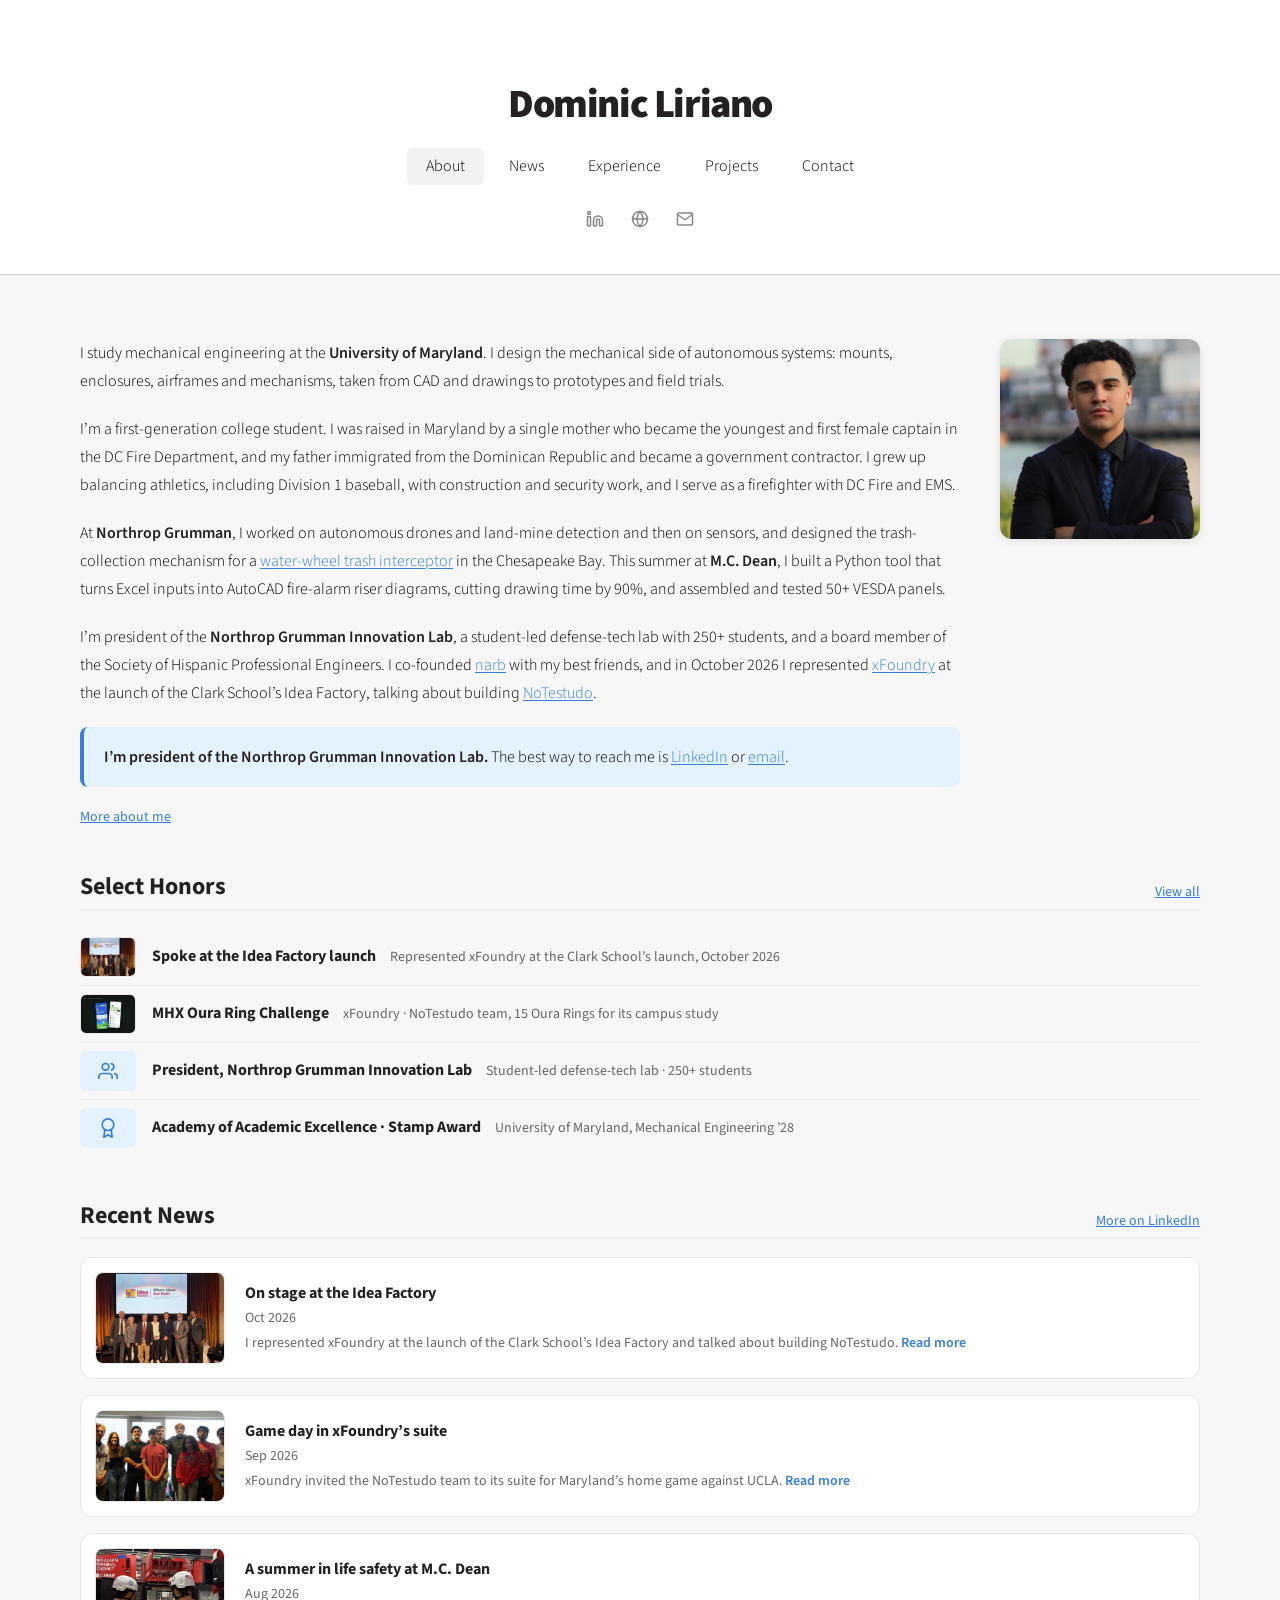
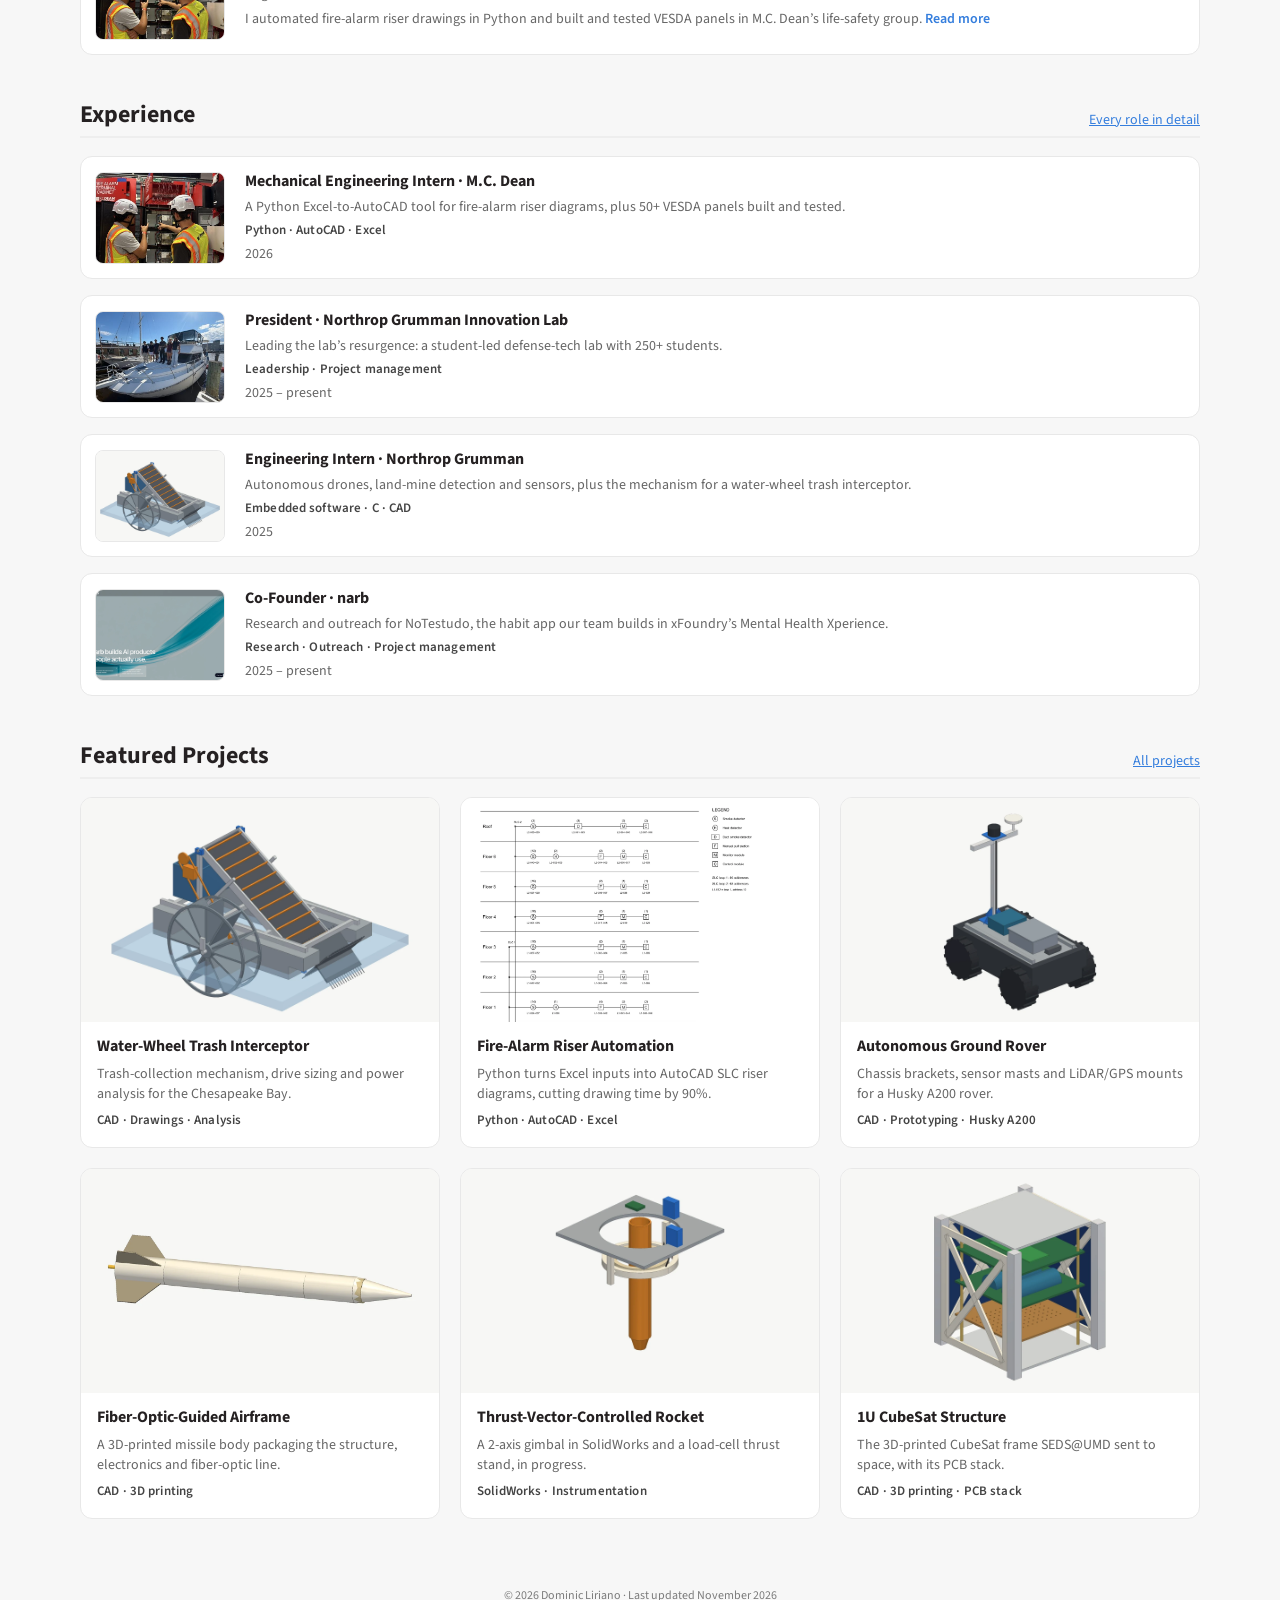
==== index.html @ 0a71bb70 "Portfolio site, static build Co-Authored-By: Claude Opus 5.5 <noreply@anthropic.com>" ====
<!doctype html>
<html lang="en">
<head>
<meta charset="utf-8">
<meta name="viewport" content="width=device-width, initial-scale=1">
<title>Dominic Liriano | Mechanical Engineering</title>
<meta name="description" content="Mechanical engineering student at the University of Maryland and president of the Northrop Grumman Innovation Lab. Mechanical design, CAD and prototyping for autonomous systems.">
<link rel="canonical" href="https://domliriano.com/">
<meta property="og:type" content="website">
<meta property="og:title" content="Dominic Liriano | Mechanical Engineering">
<meta property="og:description" content="Mechanical engineering student at the University of Maryland and president of the Northrop Grumman Innovation Lab. Mechanical design, CAD and prototyping for autonomous systems.">
<meta property="og:image" content="https://domliriano.com/assets/img/BtddB2E9yEvFjwOAXyOiUNFMzQ.jpg">
<meta name="twitter:card" content="summary_large_image">
<link rel="icon" type="image/png" href="/assets/img/V390Rvp2HJVg3EgdGfsqYy0A4Wg.png">
<link rel="apple-touch-icon" href="/assets/img/cU6joIDqqmPjLTo9Ta95GzvxQnQ.png">
<link rel="preconnect" href="https://fonts.googleapis.com">
<link rel="preconnect" href="https://fonts.gstatic.com" crossorigin>
<link href="https://fonts.googleapis.com/css2?family=Source+Sans+3:wght@300;400;500;600;700;900&display=swap" rel="stylesheet">
<link rel="stylesheet" href="/assets/site.css">
</head>
<body>
<a class="skip" href="#main">Skip to content</a>
<header class="site-header">
<a class="site-title" href="/">Dominic Liriano</a>
<nav class="primary-nav" aria-label="Primary"><a href="/" aria-current="page">About</a><a href="/#news">News</a><a href="/experience/">Experience</a><a href="/projects/">Projects</a><a href="/contact/">Contact</a></nav>
<div class="social"><a href="https://www.linkedin.com/in/dominic-liriano/" target="_blank" rel="noreferrer" aria-label="LinkedIn"><svg viewBox="0 0 24 24" fill="none" stroke="currentColor" stroke-width="2" stroke-linecap="round" stroke-linejoin="round" aria-hidden="true"><path d="M16 8a6 6 0 0 1 6 6v7h-4v-7a2 2 0 0 0-2-2 2 2 0 0 0-2 2v7h-4v-7a6 6 0 0 1 6-6z"/><rect x="2" y="9" width="4" height="12"/><circle cx="4" cy="4" r="2"/></svg></a><a href="https://narb.cc" target="_blank" rel="noreferrer" aria-label="narb.cc"><svg viewBox="0 0 24 24" fill="none" stroke="currentColor" stroke-width="2" stroke-linecap="round" stroke-linejoin="round" aria-hidden="true"><circle cx="12" cy="12" r="10"/><line x1="2" y1="12" x2="22" y2="12"/><path d="M12 2a15.3 15.3 0 0 1 4 10 15.3 15.3 0 0 1-4 10 15.3 15.3 0 0 1-4-10 15.3 15.3 0 0 1 4-10z"/></svg></a><a href="/contact/" aria-label="Contact"><svg viewBox="0 0 24 24" fill="none" stroke="currentColor" stroke-width="2" stroke-linecap="round" stroke-linejoin="round" aria-hidden="true"><path d="M4 4h16c1.1 0 2 .9 2 2v12c0 1.1-.9 2-2 2H4c-1.1 0-2-.9-2-2V6c0-1.1.9-2 2-2z"/><polyline points="22,6 12,13 2,6"/></svg></a></div>
</header>
<main class="main" id="main"><div class="content">
<section class="intro"><div class="intro-text"><div class="bio"><p>I study mechanical engineering at the <b>University of Maryland</b>. I design the mechanical side of autonomous systems: mounts, enclosures, airframes and mechanisms, taken from CAD and drawings to prototypes and field trials.</p><p>I’m a first-generation college student. I was raised in Maryland by a single mother who became the youngest and first female captain in the DC Fire Department, and my father immigrated from the Dominican Republic and became a government contractor. I grew up balancing athletics, including Division 1 baseball, with construction and security work, and I serve as a firefighter with DC Fire and EMS.</p><p>At <b>Northrop Grumman</b>, I worked on autonomous drones and land-mine detection and then on sensors, and designed the trash-collection mechanism for a <a href="/project/water-wheel-interceptor/">water-wheel trash interceptor</a> in the Chesapeake Bay. This summer at <b>M.C. Dean</b>, I built a Python tool that turns Excel inputs into AutoCAD fire-alarm riser diagrams, cutting drawing time by 90%, and assembled and tested 50+ VESDA panels.</p><p>I’m president of the <b>Northrop Grumman Innovation Lab</b>, a student-led defense-tech lab with 250+ students, and a board member of the Society of Hispanic Professional Engineers. I co-founded <a href="https://narb.cc" target="_blank" rel="noreferrer">narb</a> with my best friends, and in October 2026 I represented <a href="https://www.xfoundry.org/" target="_blank" rel="noreferrer">xFoundry</a> at the launch of the Clark School’s Idea Factory, talking about building <a href="https://notestudo.com" target="_blank" rel="noreferrer">NoTestudo</a>.</p></div><div class="callout"><p><b>I’m president of the Northrop Grumman Innovation Lab.</b> The best way to reach me is <a href="https://www.linkedin.com/in/dominic-liriano/" target="_blank" rel="noreferrer">LinkedIn</a> or <a href="mailto:dominicliriano91@gmail.com">email</a>.</p></div><a class="meta-link" href="/experience/">More about me</a></div><img class="headshot" src="/assets/img/dMpVY5HERLr9X4T6ZSUFdydHLnY.jpg" alt="Dominic Liriano"></section>
<section class="block" id="honors"><div class="block-head"><h2>Select Honors</h2><a href="/experience/">View all</a></div><div class="honors"><div class="honor"><span class="honor-thumb"><img src="/assets/img/QHNHxDM0W6Av8xiIURH2ulMfigI.jpg" alt="Speakers on stage at the University of Maryland Idea Factory launch, where Dominic represented xFoundry" loading="lazy"></span><div class="honor-text"><h3>Spoke at the Idea Factory launch</h3><span>Represented xFoundry at the Clark School’s launch, October 2026</span></div></div><div class="honor"><span class="honor-thumb"><img src="/assets/img/ttCh3HLVhZerACYVwu6bBADvvM.webp" alt="NoTestudo app screens" loading="lazy"></span><div class="honor-text"><h3>MHX Oura Ring Challenge</h3><span>xFoundry · NoTestudo team, 15 Oura Rings for its campus study</span></div></div><div class="honor"><span class="honor-thumb icon"><svg viewBox="0 0 24 24" fill="none" stroke="currentColor" stroke-width="2" stroke-linecap="round" stroke-linejoin="round" aria-hidden="true"><path d="M17 21v-2a4 4 0 0 0-4-4H5a4 4 0 0 0-4 4v2"/><circle cx="9" cy="7" r="4"/><path d="M23 21v-2a4 4 0 0 0-3-3.87"/><path d="M16 3.13a4 4 0 0 1 0 7.75"/></svg></span><div class="honor-text"><h3>President, Northrop Grumman Innovation Lab</h3><span>Student-led defense-tech lab · 250+ students</span></div></div><div class="honor"><span class="honor-thumb icon"><svg viewBox="0 0 24 24" fill="none" stroke="currentColor" stroke-width="2" stroke-linecap="round" stroke-linejoin="round" aria-hidden="true"><circle cx="12" cy="8" r="7"/><polyline points="8.21 13.89 7 23 12 20 17 23 15.79 13.88"/></svg></span><div class="honor-text"><h3>Academy of Academic Excellence · Stamp Award</h3><span>University of Maryland, Mechanical Engineering ’28</span></div></div></div></section>
<section class="block" id="news"><div class="block-head"><h2>Recent News</h2><a href="https://www.linkedin.com/in/dominic-liriano/" target="_blank" rel="noreferrer">More on LinkedIn</a></div><div class="cards"><a class="card" href="https://notestudo.com/magazine/dom-speaks-at-idea-factory-launch" target="_blank" rel="noreferrer"><img class="thumb" src="/assets/img/QHNHxDM0W6Av8xiIURH2ulMfigI.jpg" alt="Speakers on stage at the University of Maryland Idea Factory launch, where Dominic represented xFoundry" loading="lazy"><div class="info"><h3>On stage at the Idea Factory</h3><p class="meta">Oct 2026</p><p class="meta">I represented xFoundry at the launch of the Clark School’s Idea Factory and talked about building NoTestudo. <span class="read">Read more</span></p></div></a><a class="card" href="https://www.linkedin.com/posts/marchonward_game-day-in-xfoundrys-suite-on-september-activity-7518657537769054208-PZJ5" target="_blank" rel="noreferrer"><img class="thumb" src="/assets/img/y4QLaqO8iSDNO1vqQjmMmLMM9hk.jpg" alt="The NoTestudo team and guests in xFoundry’s suite at the Maryland–UCLA game" loading="lazy"><div class="info"><h3>Game day in xFoundry’s suite</h3><p class="meta">Sep 2026</p><p class="meta">xFoundry invited the NoTestudo team to its suite for Maryland’s home game against UCLA. <span class="read">Read more</span></p></div></a><a class="card" href="/project/riser-automation/"><img class="thumb" src="/assets/img/HDTd469ZODrXd82QoxrTHCPUEk.jpg" alt="Two technicians in hard hats and safety vests working at a fire alarm terminal cabinet labeled M.C. Dean" loading="lazy"><div class="info"><h3>A summer in life safety at M.C. Dean</h3><p class="meta">Aug 2026</p><p class="meta">I automated fire-alarm riser drawings in Python and built and tested VESDA panels in M.C. Dean’s life-safety group. <span class="read">Read more</span></p></div></a></div></section>
<section class="block" id="experience"><div class="block-head"><h2>Experience</h2><a href="/experience/">Every role in detail</a></div><div class="cards"><a class="card" href="/project/riser-automation/"><img class="thumb" src="/assets/img/HDTd469ZODrXd82QoxrTHCPUEk.jpg" alt="Two technicians in hard hats and safety vests working at a fire alarm terminal cabinet labeled M.C. Dean" loading="lazy"><div class="info"><h3>Mechanical Engineering Intern · M.C. Dean</h3><p class="meta">A Python Excel-to-AutoCAD tool for fire-alarm riser diagrams, plus 50+ VESDA panels built and tested.</p><p class="tech">Python · AutoCAD · Excel</p><p class="meta">2026</p></div></a><a class="card" href="/experience/"><img class="thumb" src="/assets/img/mxTotJXC7Mvpfm4sODXWlfgt2A.jpg" alt="UMD interns standing on the bow of the Northrop Grumman research boat at its marina berth" loading="lazy"><div class="info"><h3>President · Northrop Grumman Innovation Lab</h3><p class="meta">Leading the lab’s resurgence: a student-led defense-tech lab with 250+ students.</p><p class="tech">Leadership · Project management</p><p class="meta">2025 – present</p></div></a><a class="card" href="/project/water-wheel-interceptor/"><img class="thumb" src="/assets/img/SVKPYyq8FIzw9QkiWLSyqueEdTA.webp" alt="Reference model built from the project description, not the original CAD." loading="lazy"><div class="info"><h3>Engineering Intern · Northrop Grumman</h3><p class="meta">Autonomous drones, land-mine detection and sensors, plus the mechanism for a water-wheel trash interceptor.</p><p class="tech">Embedded software · C · CAD</p><p class="meta">2025</p></div></a><a class="card" href="https://narb.cc" target="_blank" rel="noreferrer"><img class="thumb" src="/assets/img/9TSxyMypNgboE9qIx7KSpn9nwvk.webp" alt="narb.cc home page" loading="lazy"><div class="info"><h3>Co-Founder · narb</h3><p class="meta">Research and outreach for NoTestudo, the habit app our team builds in xFoundry’s Mental Health Xperience.</p><p class="tech">Research · Outreach · Project management</p><p class="meta">2025 – present</p></div></a></div></section>
<section class="block" id="projects"><div class="block-head"><h2>Featured Projects</h2><a href="/projects/">All projects</a></div><div class="grid3"><a class="pcard" href="/project/water-wheel-interceptor/"><img class="pimg" src="/assets/img/SVKPYyq8FIzw9QkiWLSyqueEdTA.webp" alt="Reference model built from the project description, not the original CAD." loading="lazy"><div class="pinfo"><h3>Water-Wheel Trash Interceptor</h3><p class="meta">Trash-collection mechanism, drive sizing and power analysis for the Chesapeake Bay.</p><p class="tech">CAD · Drawings · Analysis</p></div></a><a class="pcard" href="/project/riser-automation/"><img class="pimg" src="/assets/img/KRqQoLMgCaPEogXS6nFDCN2HaI.webp" alt="Upper floors of the generated riser diagram" loading="lazy"><div class="pinfo"><h3>Fire-Alarm Riser Automation</h3><p class="meta">Python turns Excel inputs into AutoCAD SLC riser diagrams, cutting drawing time by 90%.</p><p class="tech">Python · AutoCAD · Excel</p></div></a><a class="pcard" href="/project/husky-rover/"><img class="pimg" src="/assets/img/zjss9DwcYqjCMnI5mzWQLl3is.webp" alt="Reference model built from the project description, not the original CAD." loading="lazy"><div class="pinfo"><h3>Autonomous Ground Rover</h3><p class="meta">Chassis brackets, sensor masts and LiDAR/GPS mounts for a Husky A200 rover.</p><p class="tech">CAD · Prototyping · Husky A200</p></div></a><a class="pcard" href="/project/flak-airframe/"><img class="pimg" src="/assets/img/F7gF9yiNXEV5kl11qCADXQwcw2I.webp" alt="Reference model built from the project description, not the original CAD." loading="lazy"><div class="pinfo"><h3>Fiber-Optic-Guided Airframe</h3><p class="meta">A 3D-printed missile body packaging the structure, electronics and fiber-optic line.</p><p class="tech">CAD · 3D printing</p></div></a><a class="pcard" href="/project/tvc-rocket/"><img class="pimg" src="/assets/img/RfoWAggE0KvzpxWyEUSGQjc7RA.webp" alt="Reference model built from the project description, not the original CAD." loading="lazy"><div class="pinfo"><h3>Thrust-Vector-Controlled Rocket</h3><p class="meta">A 2-axis gimbal in SolidWorks and a load-cell thrust stand, in progress.</p><p class="tech">SolidWorks · Instrumentation</p></div></a><a class="pcard" href="/project/cubesat/"><img class="pimg" src="/assets/img/V2UGjF1hBQ0i0y5QyrXt35I6rQ.webp" alt="Reference model built from the project description, not the original CAD." loading="lazy"><div class="pinfo"><h3>1U CubeSat Structure</h3><p class="meta">The 3D-printed CubeSat frame SEDS@UMD sent to space, with its PCB stack.</p><p class="tech">CAD · 3D printing · PCB stack</p></div></a></div></section>
</div></main>
<footer class="site-footer"><p>© 2026 Dominic Liriano · Last updated November 2026</p></footer>
<script src="/assets/site.js" defer></script>
</body>
</html>
---- assets/site.css ----
/* Academic portfolio layout, matched to the Framer design (Source Sans 3, light gray page, white header). */
:root{
  --page:#f7f7f7; --surface:#ffffff; --heading:#252122; --text:#000000; --muted:#666666; --subtle:#888888;
  --accent:#357edd; --tint:#e4f2ff; --card-border:#e8e8e8; --divider:#eeeeee; --header-border:#cccccc;
  --sans:"Source Sans 3",system-ui,-apple-system,"Segoe UI",Arial,sans-serif;
}
*{box-sizing:border-box}
html{-webkit-text-size-adjust:100%}
body{margin:0;background:var(--page);color:var(--text);font:300 16px/1.75 var(--sans);font-feature-settings:"cv03","cv04","cv09","cv11"}
img{max-width:100%;display:block}
a{color:inherit}
.skip{position:absolute;left:-999px;top:0;background:#fff;padding:8px 12px;z-index:10}.skip:focus{left:8px}

/* header */
.site-header{background:var(--surface);border-bottom:1px solid var(--header-border);display:flex;flex-direction:column;align-items:center;gap:18px;padding:80px 20px 40px}
.site-title{font:900 40px/1.25 var(--sans);letter-spacing:-.035em;color:var(--heading);text-decoration:none;text-align:center}
.primary-nav{display:flex;flex-wrap:wrap;justify-content:center;gap:6px}
.primary-nav a{display:inline-flex;align-items:center;padding:9px 19px;border-radius:5px;font:300 16px/1.2 var(--sans);color:var(--text);text-decoration:none;transition:background .2s}
.primary-nav a:hover,.primary-nav a[aria-current=page]{background:#f2f2f2}
.social{display:flex;gap:14px}
.social a{width:31px;height:31px;display:inline-flex;align-items:center;justify-content:center;border-radius:4px;color:var(--subtle);transition:transform .2s,color .2s}
.social a:hover{transform:translateY(-1px);color:var(--heading)}
.social svg{width:18px;height:18px}

/* main column */
.main{padding:64px 30px 48px;display:flex;justify-content:center}
.content{width:1120px;max-width:100%;display:flex;flex-direction:column;gap:44px}
.site-footer{padding:8px 20px 40px;text-align:center;font:400 12px/1.5 var(--sans);color:rgba(0,0,0,.5)}

/* text styles */
.bio p,.body p{margin:0 0 20px}.bio p:last-child,.body p:last-child{margin-bottom:0}
.bio b,.body b{font-weight:600;color:var(--heading)}
.bio a,.body a,.callout a,.lead a{color:var(--accent);text-decoration:underline;text-underline-offset:2px}
.meta-link{font:400 14px/1.45 var(--sans);color:var(--accent)}

/* intro */
.intro{display:flex;gap:40px;align-items:flex-start}
.intro-text{flex:1;min-width:0;display:flex;flex-direction:column;gap:20px;align-items:flex-start}
.headshot{width:200px;height:200px;border-radius:12px;object-fit:cover;box-shadow:0 2px 8px rgba(0,0,0,.1);flex:none}
.callout{width:100%;background:var(--tint);border-left:4px solid var(--accent);border-radius:8px;padding:16px 20px}
.callout p{margin:0}.callout b{font-weight:600;color:var(--heading)}

/* section blocks */
.block{display:flex;flex-direction:column;gap:18px;width:100%}
.block-head{display:flex;justify-content:space-between;align-items:flex-end;gap:12px;border-bottom:2px solid var(--divider);padding-bottom:6px}
.block-head h2,.block-head h1{margin:0;font:700 24px/1.3 var(--sans);color:var(--heading)}
.block-head a{font:400 14px/1.45 var(--sans);color:var(--accent)}
.lead{margin:0;font:300 16px/1.75 var(--sans)}

/* honors */
.honors{display:flex;flex-direction:column}
.honor{display:flex;align-items:center;gap:16px;padding:8px 0;border-bottom:1px solid var(--divider)}
.honor:last-child{border-bottom:0}
.honor-thumb{flex:none;width:56px;height:40px;border-radius:6px;overflow:hidden;border:1px solid var(--card-border);background:var(--tint);display:flex;align-items:center;justify-content:center;color:var(--accent)}
.honor-thumb img{width:100%;height:100%;object-fit:cover}.honor-thumb.icon{border:0}.honor-thumb svg{width:20px;height:20px}
.honor-text{display:flex;flex-wrap:wrap;align-items:center;column-gap:14px}
.honor-text h3{margin:0;font:700 16px/1.35 var(--sans);color:var(--heading)}
.honor-text span{font:400 14px/1.45 var(--sans);color:var(--muted)}

/* row cards (news, experience) */
.cards{display:flex;flex-direction:column;gap:16px}
.card{display:flex;align-items:center;gap:20px;padding:14px;background:var(--surface);border:1px solid var(--card-border);border-radius:12px;text-decoration:none;color:inherit;transition:transform .25s cubic-bezier(.44,0,.56,1),box-shadow .25s cubic-bezier(.44,0,.56,1)}
.card:hover{transform:translateY(-2px);box-shadow:0 4px 20px rgba(0,0,0,.15)}
.card .thumb{width:130px;height:92px;flex:none;border-radius:8px;border:1px solid var(--card-border);object-fit:cover;background:#fafafa}
.card .info{flex:1;min-width:0;display:flex;flex-direction:column;gap:4px}
.card h3{margin:0;font:700 16px/1.35 var(--sans);color:var(--heading)}
.card .meta,.pcard .meta{margin:0;font:400 14px/1.45 var(--sans);color:var(--muted)}
.card .read{color:var(--accent);font-weight:600}
.tech{margin:0;font:600 13px/1.45 var(--sans);letter-spacing:.01em;color:#444}

/* featured project grid */
.grid3{display:grid;grid-template-columns:repeat(3,minmax(0,1fr));gap:20px}
.pcard{display:flex;flex-direction:column;background:var(--surface);border:1px solid var(--card-border);border-radius:12px;overflow:hidden;text-decoration:none;color:inherit;transition:transform .25s cubic-bezier(.44,0,.56,1),box-shadow .25s cubic-bezier(.44,0,.56,1)}
.pcard:hover{transform:translateY(-2px);box-shadow:0 4px 20px rgba(0,0,0,.15)}
.pcard .pimg{width:100%;height:224px;object-fit:cover;background:#f2f2f2}
.pcard .pinfo{display:flex;flex-direction:column;gap:6px;padding:14px 16px 18px}
.pcard h3{margin:0;font:700 16px/1.35 var(--sans);color:var(--heading)}

/* projects page */
.filters{display:flex;flex-wrap:wrap;gap:12px 16px;align-items:flex-end}
.filters label{display:flex;flex-direction:column;gap:6px;font:400 12px/1.2 var(--sans);color:#1f1f1f}
.filters select,.filters input{min-height:40px;border:1px solid rgba(136,136,136,.25);border-radius:4px;background:#fff;padding:8px 10px;font:400 14px/1.2 var(--sans);color:#1f1f1f;min-width:180px}
.filters .search{flex:1;min-width:220px}.filters .search input{width:100%}
.hlist{display:flex;flex-direction:column;gap:20px}
.hcard{background:var(--surface);border:1px solid var(--card-border);border-radius:12px;overflow:hidden}
.hhead{display:flex;justify-content:space-between;gap:12px;padding:6px 10px;background:#fafafa;border-bottom:1px solid #1f1f1f;font:400 12px/1.5 var(--sans);letter-spacing:-.04em;color:rgba(31,31,31,.6)}
.hbody{display:flex;min-height:224px;border-bottom:1px solid #1f1f1f}
.himg{width:40.4%;flex:none;display:block;background:#f2f2f2}
.himg img{width:100%;height:100%;object-fit:cover}
.hinfo{flex:1;min-width:0;display:flex;flex-direction:column;justify-content:space-between;gap:20px;padding:18px}
.hinfo a{text-decoration:none;color:inherit}
.hinfo h3{margin:0 0 8px;font:400 18px/1.3 var(--sans);letter-spacing:-.02em;color:#1f1f1f}
.hinfo p{margin:0;font:400 14px/1.5 var(--sans);color:rgba(31,31,31,.7)}
.btn{display:inline-flex;align-items:center;gap:8px;min-height:44px;padding:6px 14px;background:#357edd;color:#fff;text-decoration:none;font:400 14px/1.2 var(--sans);align-self:flex-start}
.btn:hover{background:#2b6fd0}
.hfoot{display:flex;flex-wrap:wrap;align-items:stretch}
.hfoot .tlabel{padding:6px 18px;background:#fafafa;border-right:1px solid #444;font:400 12px/1.4 ui-monospace,Menlo,monospace;color:rgba(31,31,31,.8)}
.hfoot .tag{display:inline-flex;align-items:center;gap:8px;padding:6px 18px;border-right:1px solid #444;font:400 12px/1.4 ui-monospace,Menlo,monospace;color:rgba(31,31,31,.8)}
.hfoot .tag::before{content:"";width:6px;height:6px;border-radius:50%;background:#357edd}
.empty{display:none;padding:24px;text-align:center;color:var(--muted)}

/* project page */
.back{font:400 14px/1.45 var(--sans);color:var(--accent)}
.pdetail{display:flex;flex-direction:column;gap:6px;padding:0 24px}
.pdetail h1{margin:0;font:700 32px/1.25 var(--sans);letter-spacing:-.01em;color:var(--heading)}
.pdetail .summary p{margin:0;font:300 16px/1.75 var(--sans)}
.section-frame{width:100%;scroll-margin-top:24px}

/* contact and 404 */
.notfound{text-align:center;padding:40px 0}

@media (max-width:1199.98px){.content{width:100%}}
@media (max-width:809.98px){
  .site-header{padding:44px 8px 26px;gap:12px}
  .site-title{font-size:30px}
  .primary-nav{gap:0}.primary-nav a{padding:8px 10px;font-size:14px}
  .main{padding:30px 20px}
  .intro{flex-direction:column;align-items:center;gap:24px}
  .intro-text{width:100%}
  .headshot{width:170px;height:170px}
  .card{align-items:flex-start;gap:14px;padding:12px}
  .card .thumb{width:96px;height:68px}
  .grid3{grid-template-columns:1fr;gap:16px}
  .hbody{flex-direction:column}
  .himg{width:100%;aspect-ratio:16/10}
  .pdetail{padding:0}
  .pdetail h1{font-size:26px}
}
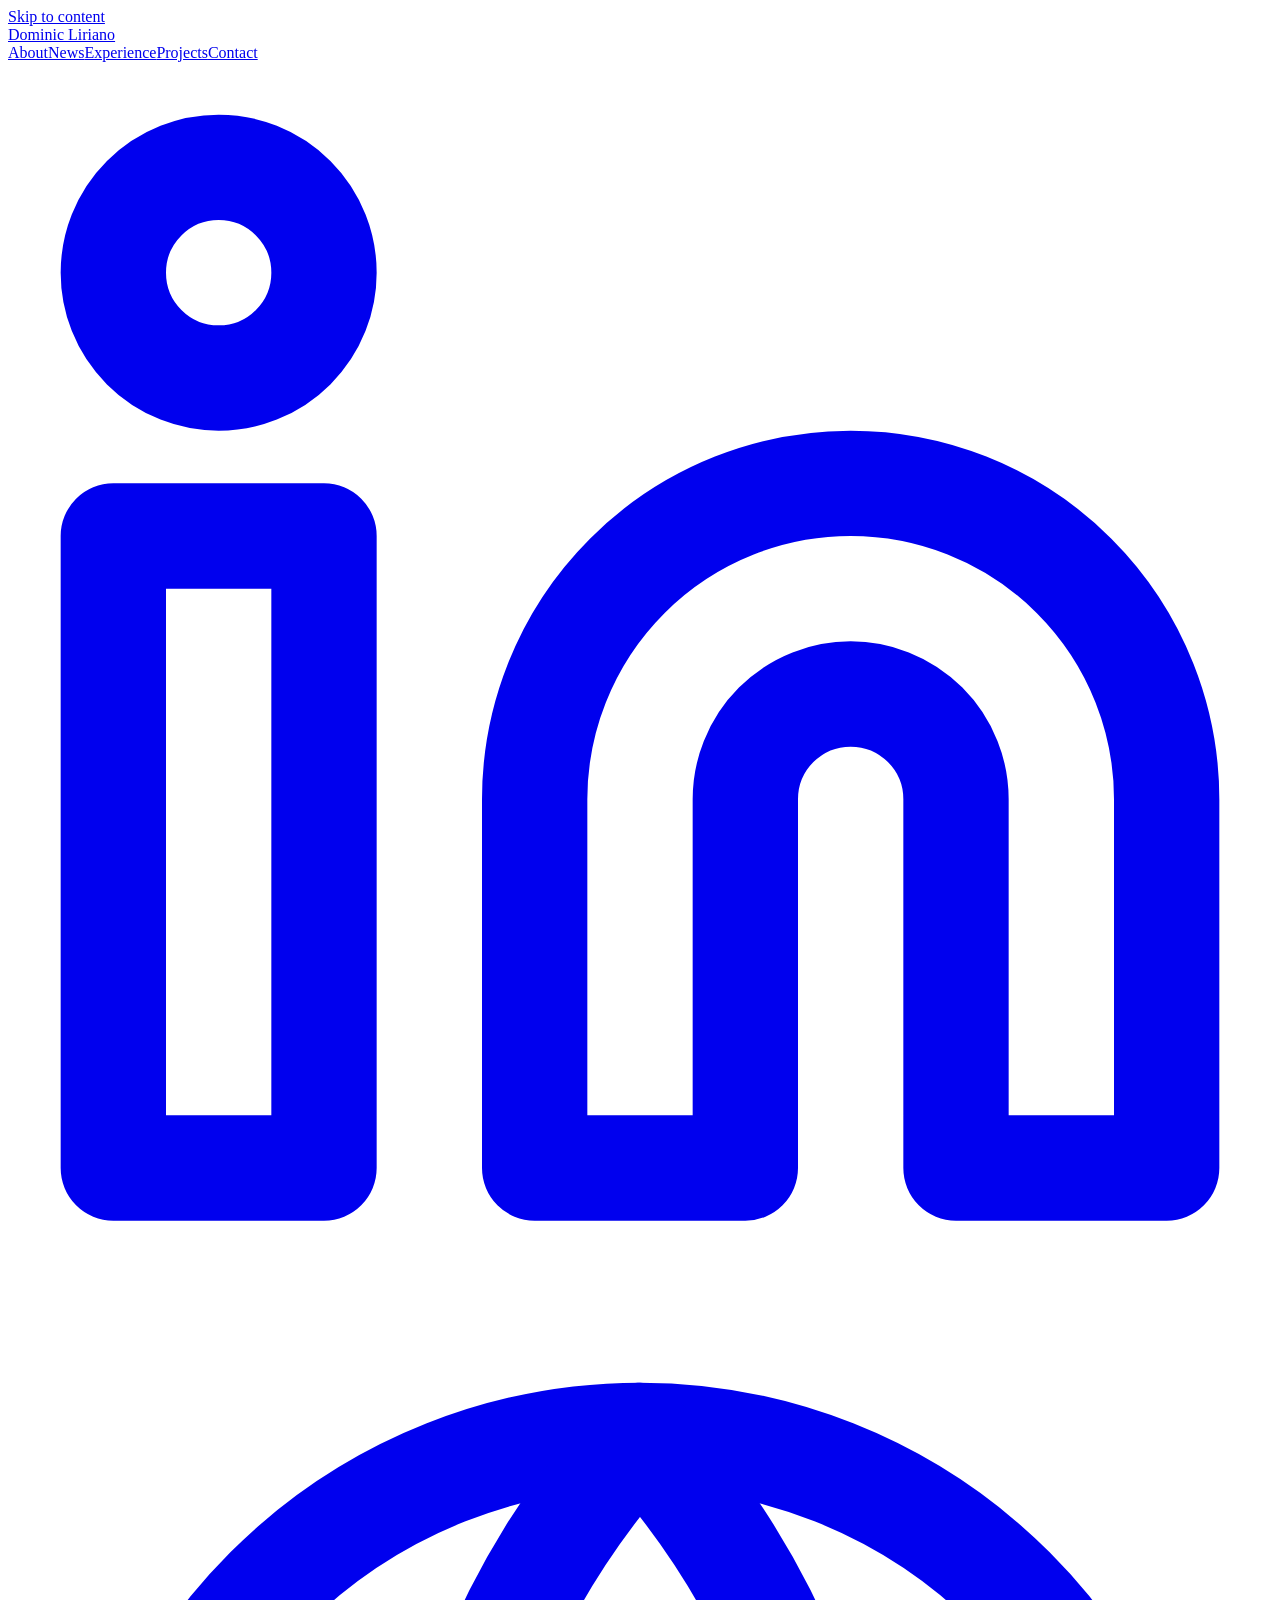
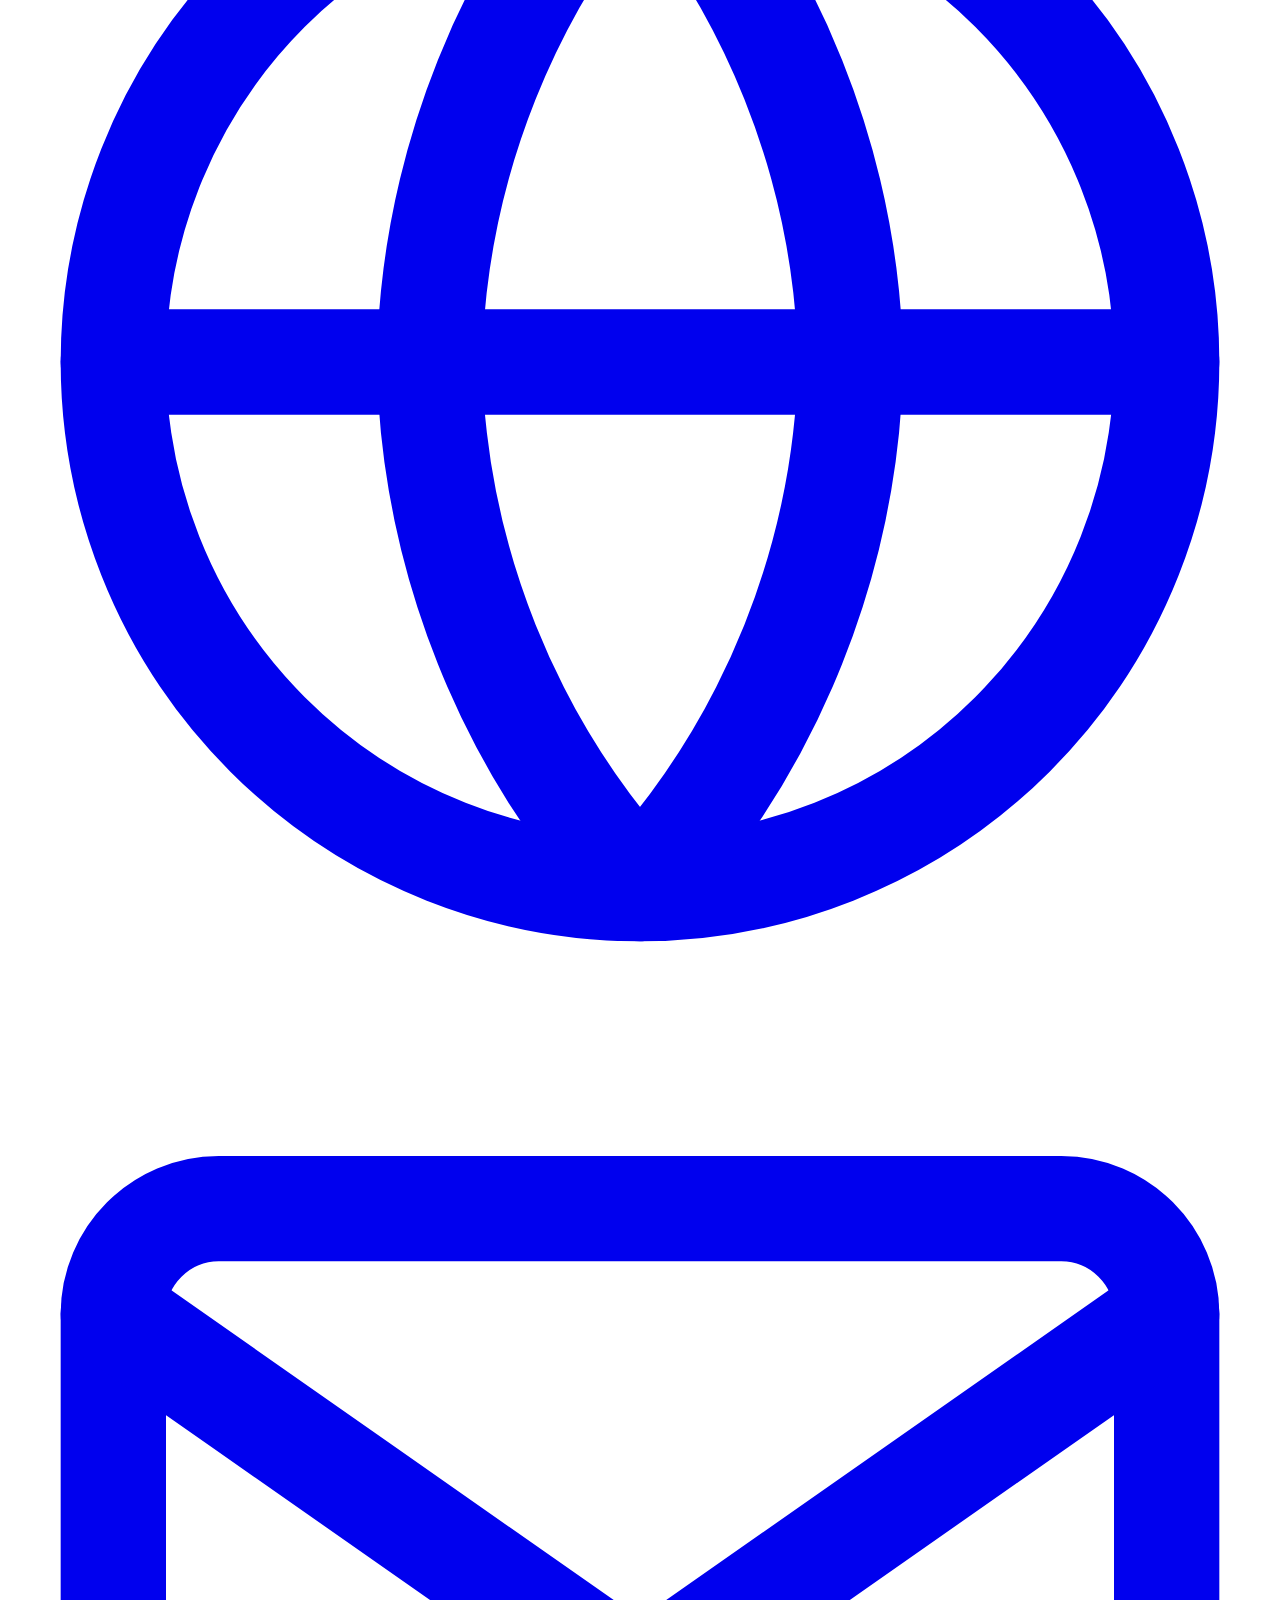
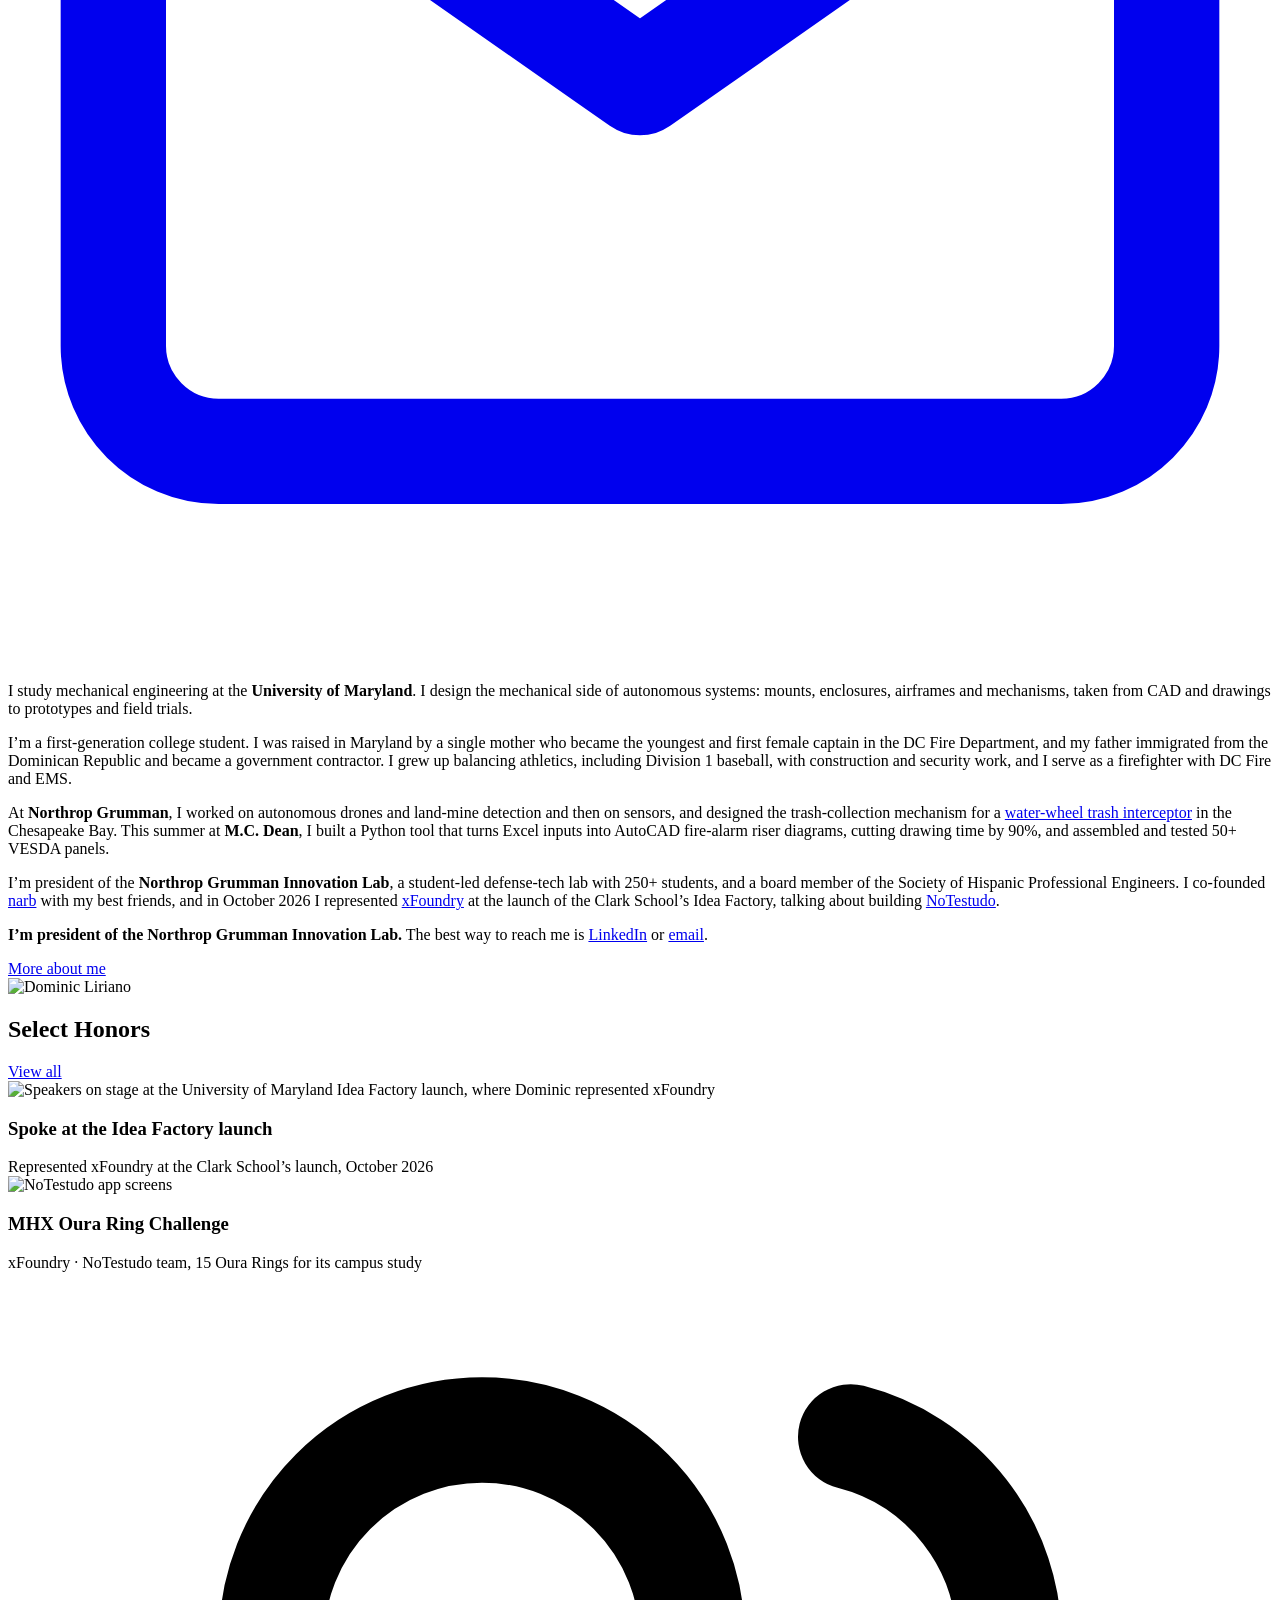
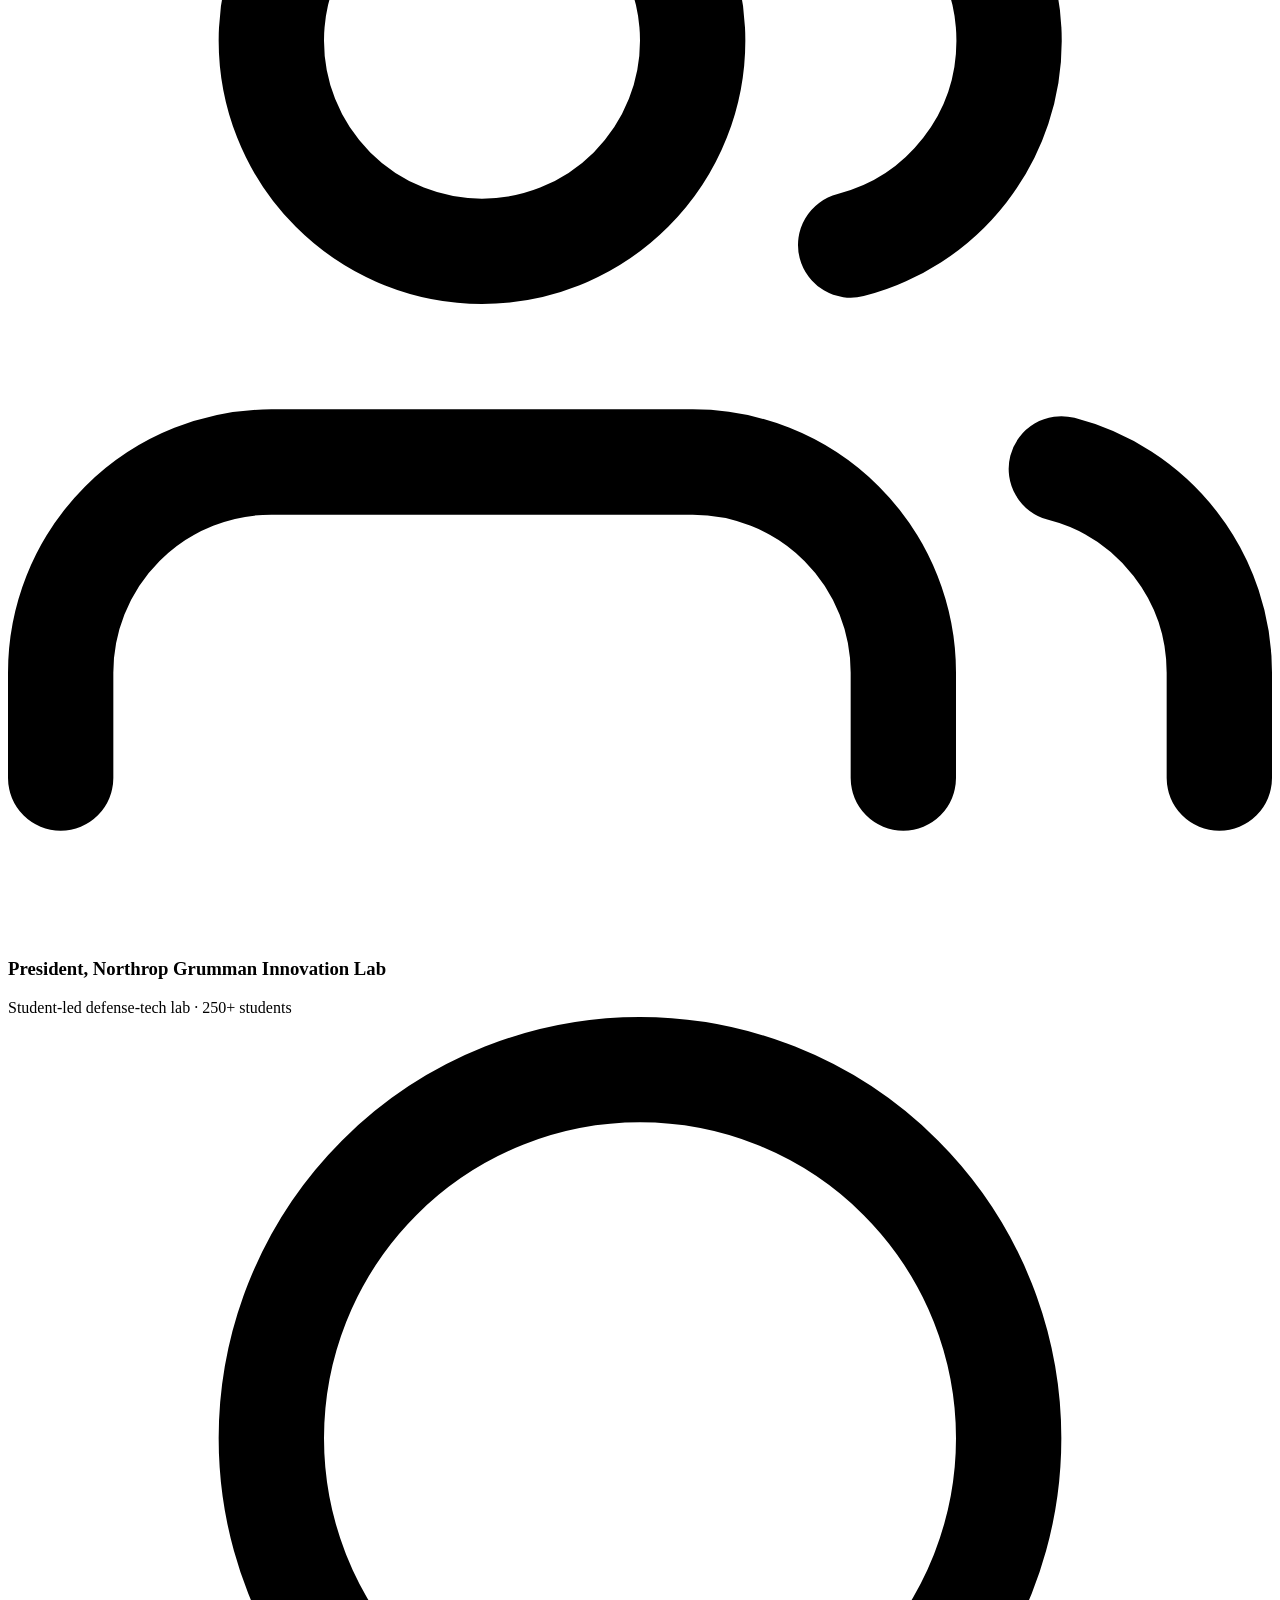
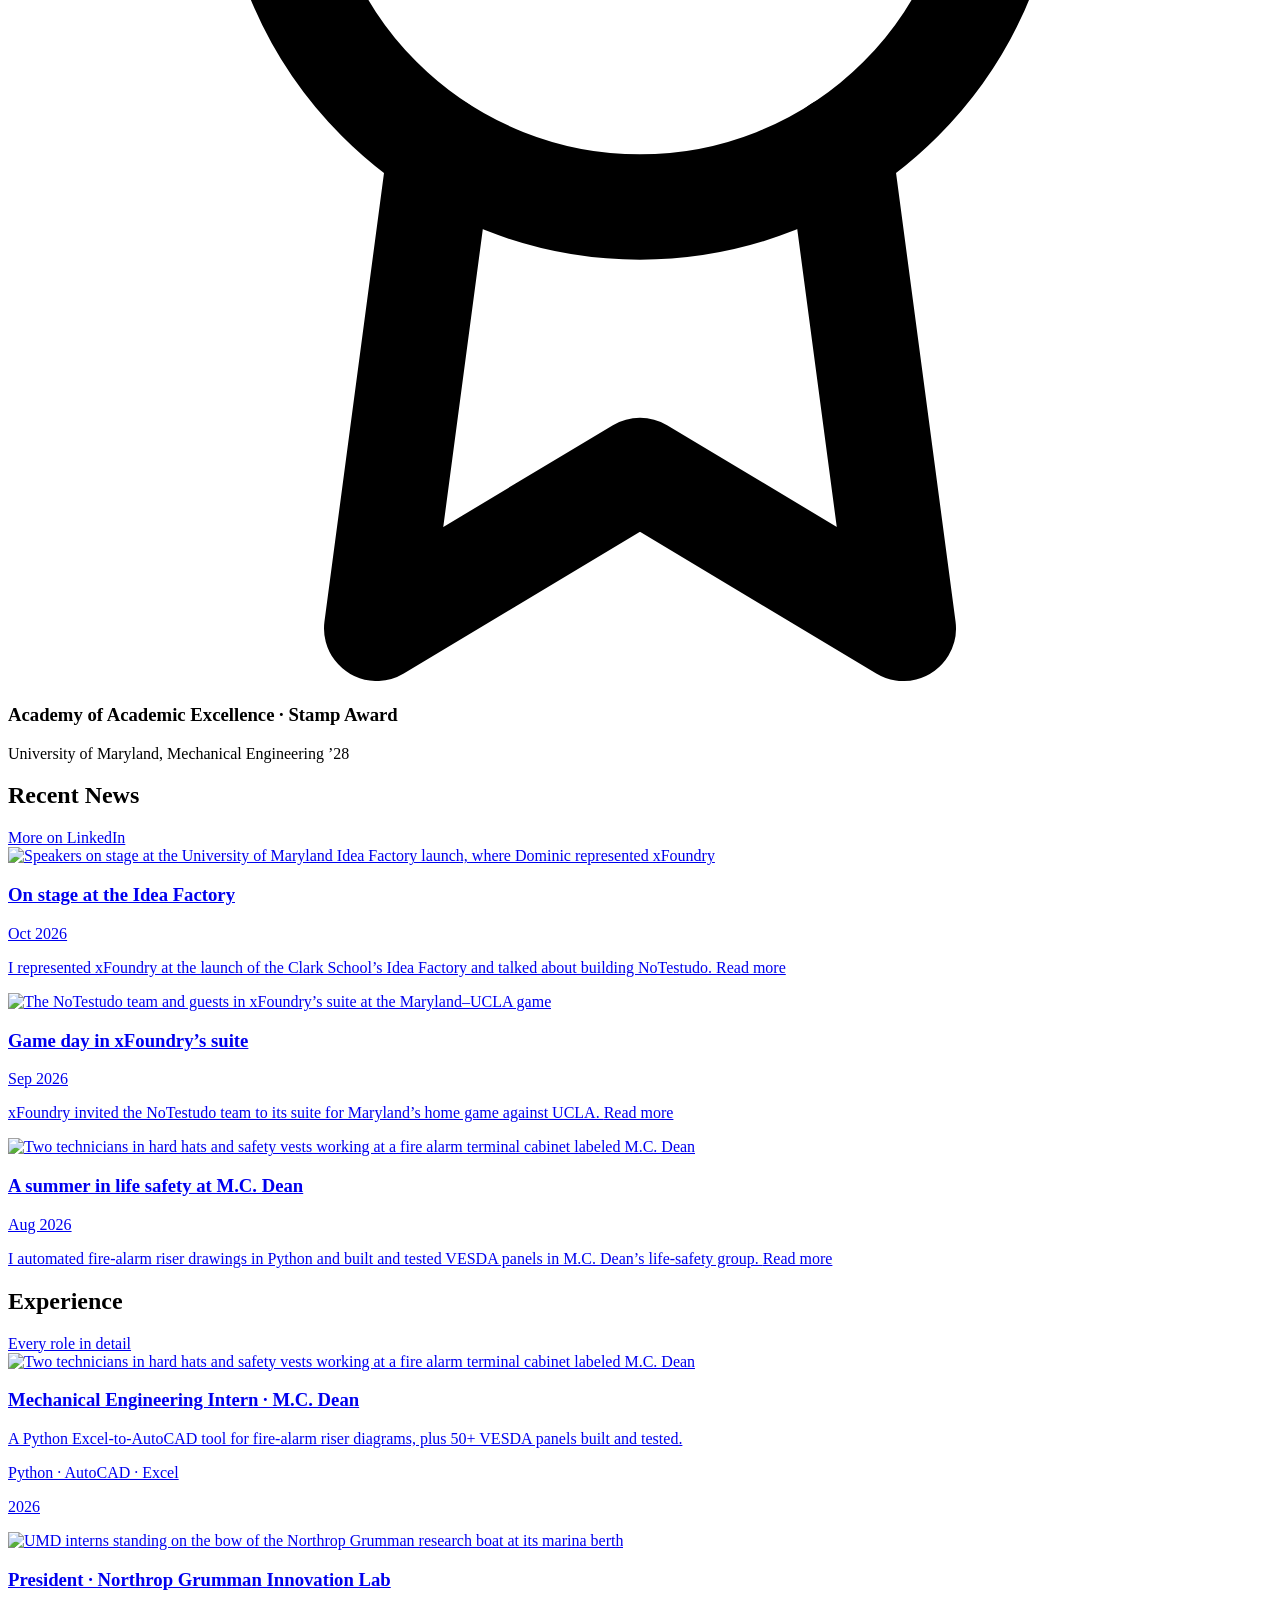
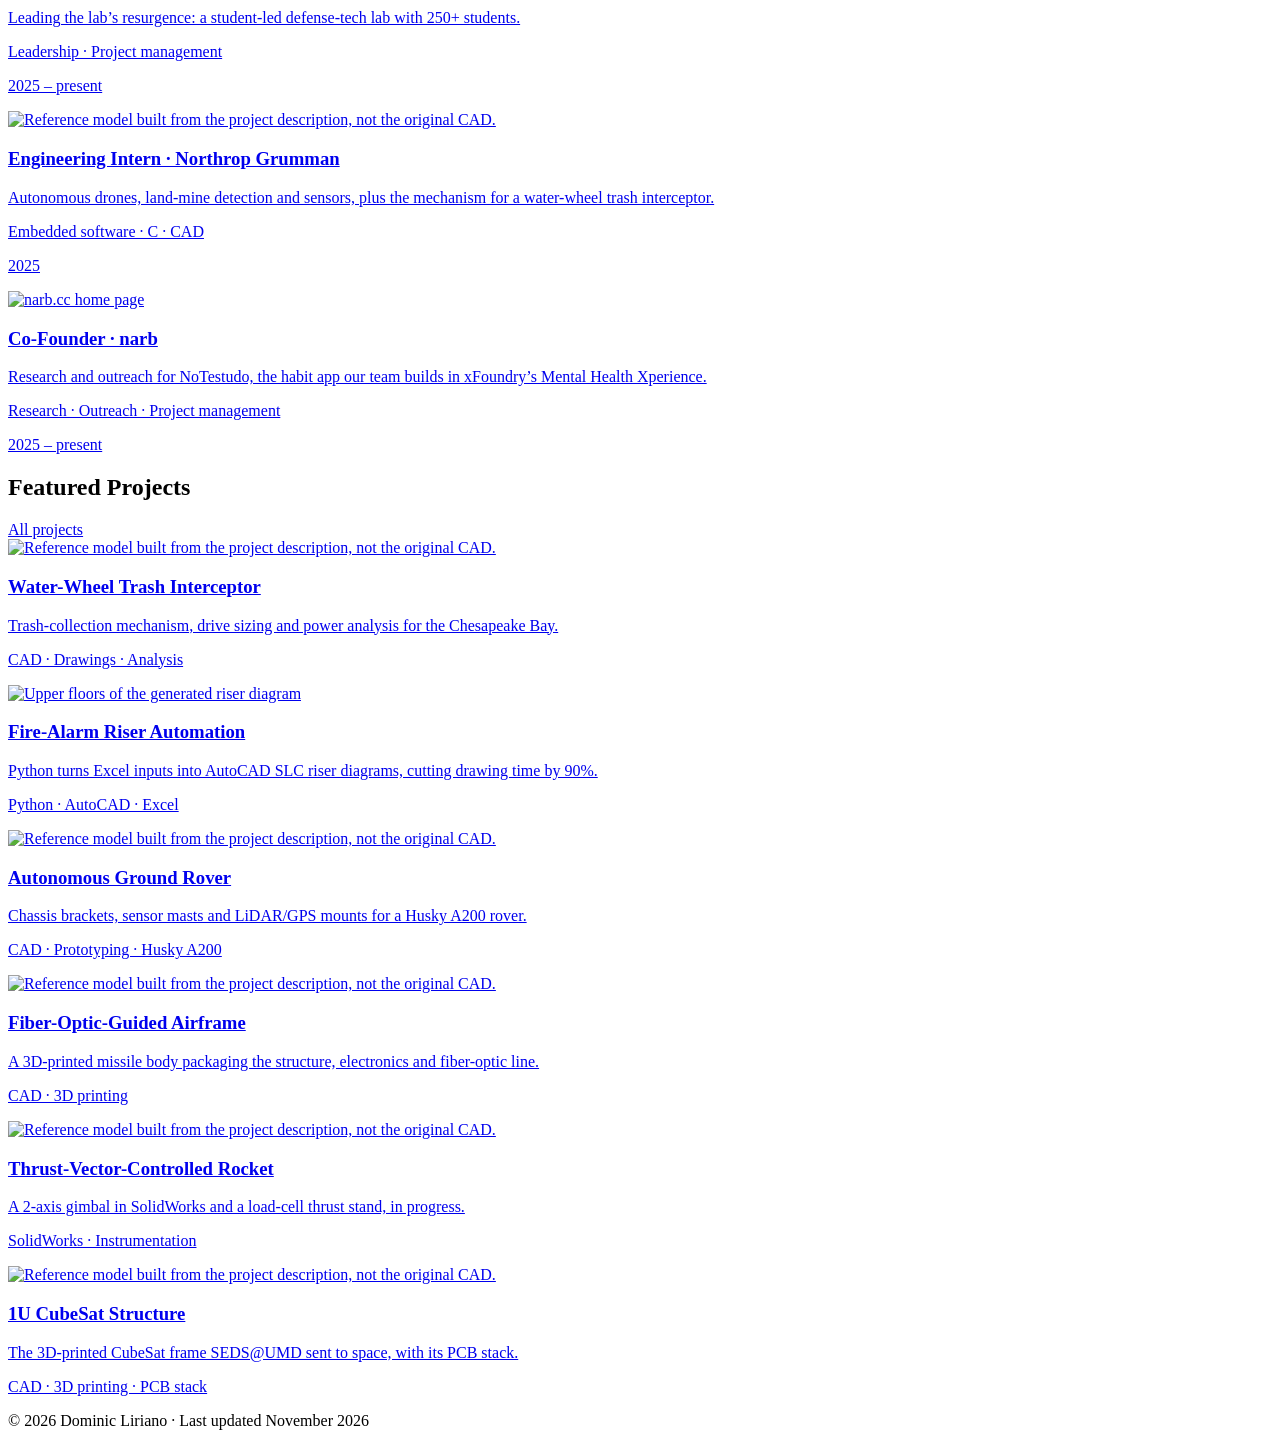
==== commit ff65e1fd: "Serve the site at javajaiden.github.io/dominic-liriano domliriano.com isn't pointed at GitHub yet, s" ====
--- a/index.html
+++ b/index.html
@@ -5,34 +5,34 @@
 <meta name="viewport" content="width=device-width, initial-scale=1">
 <title>Dominic Liriano | Mechanical Engineering</title>
 <meta name="description" content="Mechanical engineering student at the University of Maryland and president of the Northrop Grumman Innovation Lab. Mechanical design, CAD and prototyping for autonomous systems.">
-<link rel="canonical" href="https://domliriano.com/">
+<link rel="canonical" href="https://javajaiden.github.io/dominic-liriano/">
 <meta property="og:type" content="website">
 <meta property="og:title" content="Dominic Liriano | Mechanical Engineering">
 <meta property="og:description" content="Mechanical engineering student at the University of Maryland and president of the Northrop Grumman Innovation Lab. Mechanical design, CAD and prototyping for autonomous systems.">
-<meta property="og:image" content="https://domliriano.com/assets/img/BtddB2E9yEvFjwOAXyOiUNFMzQ.jpg">
+<meta property="og:image" content="https://javajaiden.github.io/dominic-liriano/assets/img/BtddB2E9yEvFjwOAXyOiUNFMzQ.jpg">
 <meta name="twitter:card" content="summary_large_image">
-<link rel="icon" type="image/png" href="/assets/img/V390Rvp2HJVg3EgdGfsqYy0A4Wg.png">
-<link rel="apple-touch-icon" href="/assets/img/cU6joIDqqmPjLTo9Ta95GzvxQnQ.png">
+<link rel="icon" type="image/png" href="/dominic-liriano/assets/img/V390Rvp2HJVg3EgdGfsqYy0A4Wg.png">
+<link rel="apple-touch-icon" href="/dominic-liriano/assets/img/cU6joIDqqmPjLTo9Ta95GzvxQnQ.png">
 <link rel="preconnect" href="https://fonts.googleapis.com">
 <link rel="preconnect" href="https://fonts.gstatic.com" crossorigin>
 <link href="https://fonts.googleapis.com/css2?family=Source+Sans+3:wght@300;400;500;600;700;900&display=swap" rel="stylesheet">
-<link rel="stylesheet" href="/assets/site.css">
+<link rel="stylesheet" href="/dominic-liriano/assets/site.css">
 </head>
 <body>
 <a class="skip" href="#main">Skip to content</a>
 <header class="site-header">
-<a class="site-title" href="/">Dominic Liriano</a>
-<nav class="primary-nav" aria-label="Primary"><a href="/" aria-current="page">About</a><a href="/#news">News</a><a href="/experience/">Experience</a><a href="/projects/">Projects</a><a href="/contact/">Contact</a></nav>
-<div class="social"><a href="https://www.linkedin.com/in/dominic-liriano/" target="_blank" rel="noreferrer" aria-label="LinkedIn"><svg viewBox="0 0 24 24" fill="none" stroke="currentColor" stroke-width="2" stroke-linecap="round" stroke-linejoin="round" aria-hidden="true"><path d="M16 8a6 6 0 0 1 6 6v7h-4v-7a2 2 0 0 0-2-2 2 2 0 0 0-2 2v7h-4v-7a6 6 0 0 1 6-6z"/><rect x="2" y="9" width="4" height="12"/><circle cx="4" cy="4" r="2"/></svg></a><a href="https://narb.cc" target="_blank" rel="noreferrer" aria-label="narb.cc"><svg viewBox="0 0 24 24" fill="none" stroke="currentColor" stroke-width="2" stroke-linecap="round" stroke-linejoin="round" aria-hidden="true"><circle cx="12" cy="12" r="10"/><line x1="2" y1="12" x2="22" y2="12"/><path d="M12 2a15.3 15.3 0 0 1 4 10 15.3 15.3 0 0 1-4 10 15.3 15.3 0 0 1-4-10 15.3 15.3 0 0 1 4-10z"/></svg></a><a href="/contact/" aria-label="Contact"><svg viewBox="0 0 24 24" fill="none" stroke="currentColor" stroke-width="2" stroke-linecap="round" stroke-linejoin="round" aria-hidden="true"><path d="M4 4h16c1.1 0 2 .9 2 2v12c0 1.1-.9 2-2 2H4c-1.1 0-2-.9-2-2V6c0-1.1.9-2 2-2z"/><polyline points="22,6 12,13 2,6"/></svg></a></div>
+<a class="site-title" href="/dominic-liriano/">Dominic Liriano</a>
+<nav class="primary-nav" aria-label="Primary"><a href="/dominic-liriano/" aria-current="page">About</a><a href="/dominic-liriano/#news">News</a><a href="/dominic-liriano/experience/">Experience</a><a href="/dominic-liriano/projects/">Projects</a><a href="/dominic-liriano/contact/">Contact</a></nav>
+<div class="social"><a href="https://www.linkedin.com/in/dominic-liriano/" target="_blank" rel="noreferrer" aria-label="LinkedIn"><svg viewBox="0 0 24 24" fill="none" stroke="currentColor" stroke-width="2" stroke-linecap="round" stroke-linejoin="round" aria-hidden="true"><path d="M16 8a6 6 0 0 1 6 6v7h-4v-7a2 2 0 0 0-2-2 2 2 0 0 0-2 2v7h-4v-7a6 6 0 0 1 6-6z"/><rect x="2" y="9" width="4" height="12"/><circle cx="4" cy="4" r="2"/></svg></a><a href="https://narb.cc" target="_blank" rel="noreferrer" aria-label="narb.cc"><svg viewBox="0 0 24 24" fill="none" stroke="currentColor" stroke-width="2" stroke-linecap="round" stroke-linejoin="round" aria-hidden="true"><circle cx="12" cy="12" r="10"/><line x1="2" y1="12" x2="22" y2="12"/><path d="M12 2a15.3 15.3 0 0 1 4 10 15.3 15.3 0 0 1-4 10 15.3 15.3 0 0 1-4-10 15.3 15.3 0 0 1 4-10z"/></svg></a><a href="/dominic-liriano/contact/" aria-label="Contact"><svg viewBox="0 0 24 24" fill="none" stroke="currentColor" stroke-width="2" stroke-linecap="round" stroke-linejoin="round" aria-hidden="true"><path d="M4 4h16c1.1 0 2 .9 2 2v12c0 1.1-.9 2-2 2H4c-1.1 0-2-.9-2-2V6c0-1.1.9-2 2-2z"/><polyline points="22,6 12,13 2,6"/></svg></a></div>
 </header>
 <main class="main" id="main"><div class="content">
-<section class="intro"><div class="intro-text"><div class="bio"><p>I study mechanical engineering at the <b>University of Maryland</b>. I design the mechanical side of autonomous systems: mounts, enclosures, airframes and mechanisms, taken from CAD and drawings to prototypes and field trials.</p><p>I’m a first-generation college student. I was raised in Maryland by a single mother who became the youngest and first female captain in the DC Fire Department, and my father immigrated from the Dominican Republic and became a government contractor. I grew up balancing athletics, including Division 1 baseball, with construction and security work, and I serve as a firefighter with DC Fire and EMS.</p><p>At <b>Northrop Grumman</b>, I worked on autonomous drones and land-mine detection and then on sensors, and designed the trash-collection mechanism for a <a href="/project/water-wheel-interceptor/">water-wheel trash interceptor</a> in the Chesapeake Bay. This summer at <b>M.C. Dean</b>, I built a Python tool that turns Excel inputs into AutoCAD fire-alarm riser diagrams, cutting drawing time by 90%, and assembled and tested 50+ VESDA panels.</p><p>I’m president of the <b>Northrop Grumman Innovation Lab</b>, a student-led defense-tech lab with 250+ students, and a board member of the Society of Hispanic Professional Engineers. I co-founded <a href="https://narb.cc" target="_blank" rel="noreferrer">narb</a> with my best friends, and in October 2026 I represented <a href="https://www.xfoundry.org/" target="_blank" rel="noreferrer">xFoundry</a> at the launch of the Clark School’s Idea Factory, talking about building <a href="https://notestudo.com" target="_blank" rel="noreferrer">NoTestudo</a>.</p></div><div class="callout"><p><b>I’m president of the Northrop Grumman Innovation Lab.</b> The best way to reach me is <a href="https://www.linkedin.com/in/dominic-liriano/" target="_blank" rel="noreferrer">LinkedIn</a> or <a href="mailto:dominicliriano91@gmail.com">email</a>.</p></div><a class="meta-link" href="/experience/">More about me</a></div><img class="headshot" src="/assets/img/dMpVY5HERLr9X4T6ZSUFdydHLnY.jpg" alt="Dominic Liriano"></section>
-<section class="block" id="honors"><div class="block-head"><h2>Select Honors</h2><a href="/experience/">View all</a></div><div class="honors"><div class="honor"><span class="honor-thumb"><img src="/assets/img/QHNHxDM0W6Av8xiIURH2ulMfigI.jpg" alt="Speakers on stage at the University of Maryland Idea Factory launch, where Dominic represented xFoundry" loading="lazy"></span><div class="honor-text"><h3>Spoke at the Idea Factory launch</h3><span>Represented xFoundry at the Clark School’s launch, October 2026</span></div></div><div class="honor"><span class="honor-thumb"><img src="/assets/img/ttCh3HLVhZerACYVwu6bBADvvM.webp" alt="NoTestudo app screens" loading="lazy"></span><div class="honor-text"><h3>MHX Oura Ring Challenge</h3><span>xFoundry · NoTestudo team, 15 Oura Rings for its campus study</span></div></div><div class="honor"><span class="honor-thumb icon"><svg viewBox="0 0 24 24" fill="none" stroke="currentColor" stroke-width="2" stroke-linecap="round" stroke-linejoin="round" aria-hidden="true"><path d="M17 21v-2a4 4 0 0 0-4-4H5a4 4 0 0 0-4 4v2"/><circle cx="9" cy="7" r="4"/><path d="M23 21v-2a4 4 0 0 0-3-3.87"/><path d="M16 3.13a4 4 0 0 1 0 7.75"/></svg></span><div class="honor-text"><h3>President, Northrop Grumman Innovation Lab</h3><span>Student-led defense-tech lab · 250+ students</span></div></div><div class="honor"><span class="honor-thumb icon"><svg viewBox="0 0 24 24" fill="none" stroke="currentColor" stroke-width="2" stroke-linecap="round" stroke-linejoin="round" aria-hidden="true"><circle cx="12" cy="8" r="7"/><polyline points="8.21 13.89 7 23 12 20 17 23 15.79 13.88"/></svg></span><div class="honor-text"><h3>Academy of Academic Excellence · Stamp Award</h3><span>University of Maryland, Mechanical Engineering ’28</span></div></div></div></section>
-<section class="block" id="news"><div class="block-head"><h2>Recent News</h2><a href="https://www.linkedin.com/in/dominic-liriano/" target="_blank" rel="noreferrer">More on LinkedIn</a></div><div class="cards"><a class="card" href="https://notestudo.com/magazine/dom-speaks-at-idea-factory-launch" target="_blank" rel="noreferrer"><img class="thumb" src="/assets/img/QHNHxDM0W6Av8xiIURH2ulMfigI.jpg" alt="Speakers on stage at the University of Maryland Idea Factory launch, where Dominic represented xFoundry" loading="lazy"><div class="info"><h3>On stage at the Idea Factory</h3><p class="meta">Oct 2026</p><p class="meta">I represented xFoundry at the launch of the Clark School’s Idea Factory and talked about building NoTestudo. <span class="read">Read more</span></p></div></a><a class="card" href="https://www.linkedin.com/posts/marchonward_game-day-in-xfoundrys-suite-on-september-activity-7518657537769054208-PZJ5" target="_blank" rel="noreferrer"><img class="thumb" src="/assets/img/y4QLaqO8iSDNO1vqQjmMmLMM9hk.jpg" alt="The NoTestudo team and guests in xFoundry’s suite at the Maryland–UCLA game" loading="lazy"><div class="info"><h3>Game day in xFoundry’s suite</h3><p class="meta">Sep 2026</p><p class="meta">xFoundry invited the NoTestudo team to its suite for Maryland’s home game against UCLA. <span class="read">Read more</span></p></div></a><a class="card" href="/project/riser-automation/"><img class="thumb" src="/assets/img/HDTd469ZODrXd82QoxrTHCPUEk.jpg" alt="Two technicians in hard hats and safety vests working at a fire alarm terminal cabinet labeled M.C. Dean" loading="lazy"><div class="info"><h3>A summer in life safety at M.C. Dean</h3><p class="meta">Aug 2026</p><p class="meta">I automated fire-alarm riser drawings in Python and built and tested VESDA panels in M.C. Dean’s life-safety group. <span class="read">Read more</span></p></div></a></div></section>
-<section class="block" id="experience"><div class="block-head"><h2>Experience</h2><a href="/experience/">Every role in detail</a></div><div class="cards"><a class="card" href="/project/riser-automation/"><img class="thumb" src="/assets/img/HDTd469ZODrXd82QoxrTHCPUEk.jpg" alt="Two technicians in hard hats and safety vests working at a fire alarm terminal cabinet labeled M.C. Dean" loading="lazy"><div class="info"><h3>Mechanical Engineering Intern · M.C. Dean</h3><p class="meta">A Python Excel-to-AutoCAD tool for fire-alarm riser diagrams, plus 50+ VESDA panels built and tested.</p><p class="tech">Python · AutoCAD · Excel</p><p class="meta">2026</p></div></a><a class="card" href="/experience/"><img class="thumb" src="/assets/img/mxTotJXC7Mvpfm4sODXWlfgt2A.jpg" alt="UMD interns standing on the bow of the Northrop Grumman research boat at its marina berth" loading="lazy"><div class="info"><h3>President · Northrop Grumman Innovation Lab</h3><p class="meta">Leading the lab’s resurgence: a student-led defense-tech lab with 250+ students.</p><p class="tech">Leadership · Project management</p><p class="meta">2025 – present</p></div></a><a class="card" href="/project/water-wheel-interceptor/"><img class="thumb" src="/assets/img/SVKPYyq8FIzw9QkiWLSyqueEdTA.webp" alt="Reference model built from the project description, not the original CAD." loading="lazy"><div class="info"><h3>Engineering Intern · Northrop Grumman</h3><p class="meta">Autonomous drones, land-mine detection and sensors, plus the mechanism for a water-wheel trash interceptor.</p><p class="tech">Embedded software · C · CAD</p><p class="meta">2025</p></div></a><a class="card" href="https://narb.cc" target="_blank" rel="noreferrer"><img class="thumb" src="/assets/img/9TSxyMypNgboE9qIx7KSpn9nwvk.webp" alt="narb.cc home page" loading="lazy"><div class="info"><h3>Co-Founder · narb</h3><p class="meta">Research and outreach for NoTestudo, the habit app our team builds in xFoundry’s Mental Health Xperience.</p><p class="tech">Research · Outreach · Project management</p><p class="meta">2025 – present</p></div></a></div></section>
-<section class="block" id="projects"><div class="block-head"><h2>Featured Projects</h2><a href="/projects/">All projects</a></div><div class="grid3"><a class="pcard" href="/project/water-wheel-interceptor/"><img class="pimg" src="/assets/img/SVKPYyq8FIzw9QkiWLSyqueEdTA.webp" alt="Reference model built from the project description, not the original CAD." loading="lazy"><div class="pinfo"><h3>Water-Wheel Trash Interceptor</h3><p class="meta">Trash-collection mechanism, drive sizing and power analysis for the Chesapeake Bay.</p><p class="tech">CAD · Drawings · Analysis</p></div></a><a class="pcard" href="/project/riser-automation/"><img class="pimg" src="/assets/img/KRqQoLMgCaPEogXS6nFDCN2HaI.webp" alt="Upper floors of the generated riser diagram" loading="lazy"><div class="pinfo"><h3>Fire-Alarm Riser Automation</h3><p class="meta">Python turns Excel inputs into AutoCAD SLC riser diagrams, cutting drawing time by 90%.</p><p class="tech">Python · AutoCAD · Excel</p></div></a><a class="pcard" href="/project/husky-rover/"><img class="pimg" src="/assets/img/zjss9DwcYqjCMnI5mzWQLl3is.webp" alt="Reference model built from the project description, not the original CAD." loading="lazy"><div class="pinfo"><h3>Autonomous Ground Rover</h3><p class="meta">Chassis brackets, sensor masts and LiDAR/GPS mounts for a Husky A200 rover.</p><p class="tech">CAD · Prototyping · Husky A200</p></div></a><a class="pcard" href="/project/flak-airframe/"><img class="pimg" src="/assets/img/F7gF9yiNXEV5kl11qCADXQwcw2I.webp" alt="Reference model built from the project description, not the original CAD." loading="lazy"><div class="pinfo"><h3>Fiber-Optic-Guided Airframe</h3><p class="meta">A 3D-printed missile body packaging the structure, electronics and fiber-optic line.</p><p class="tech">CAD · 3D printing</p></div></a><a class="pcard" href="/project/tvc-rocket/"><img class="pimg" src="/assets/img/RfoWAggE0KvzpxWyEUSGQjc7RA.webp" alt="Reference model built from the project description, not the original CAD." loading="lazy"><div class="pinfo"><h3>Thrust-Vector-Controlled Rocket</h3><p class="meta">A 2-axis gimbal in SolidWorks and a load-cell thrust stand, in progress.</p><p class="tech">SolidWorks · Instrumentation</p></div></a><a class="pcard" href="/project/cubesat/"><img class="pimg" src="/assets/img/V2UGjF1hBQ0i0y5QyrXt35I6rQ.webp" alt="Reference model built from the project description, not the original CAD." loading="lazy"><div class="pinfo"><h3>1U CubeSat Structure</h3><p class="meta">The 3D-printed CubeSat frame SEDS@UMD sent to space, with its PCB stack.</p><p class="tech">CAD · 3D printing · PCB stack</p></div></a></div></section>
+<section class="intro"><div class="intro-text"><div class="bio"><p>I study mechanical engineering at the <b>University of Maryland</b>. I design the mechanical side of autonomous systems: mounts, enclosures, airframes and mechanisms, taken from CAD and drawings to prototypes and field trials.</p><p>I’m a first-generation college student. I was raised in Maryland by a single mother who became the youngest and first female captain in the DC Fire Department, and my father immigrated from the Dominican Republic and became a government contractor. I grew up balancing athletics, including Division 1 baseball, with construction and security work, and I serve as a firefighter with DC Fire and EMS.</p><p>At <b>Northrop Grumman</b>, I worked on autonomous drones and land-mine detection and then on sensors, and designed the trash-collection mechanism for a <a href="/dominic-liriano/project/water-wheel-interceptor/">water-wheel trash interceptor</a> in the Chesapeake Bay. This summer at <b>M.C. Dean</b>, I built a Python tool that turns Excel inputs into AutoCAD fire-alarm riser diagrams, cutting drawing time by 90%, and assembled and tested 50+ VESDA panels.</p><p>I’m president of the <b>Northrop Grumman Innovation Lab</b>, a student-led defense-tech lab with 250+ students, and a board member of the Society of Hispanic Professional Engineers. I co-founded <a href="https://narb.cc" target="_blank" rel="noreferrer">narb</a> with my best friends, and in October 2026 I represented <a href="https://www.xfoundry.org/" target="_blank" rel="noreferrer">xFoundry</a> at the launch of the Clark School’s Idea Factory, talking about building <a href="https://notestudo.com" target="_blank" rel="noreferrer">NoTestudo</a>.</p></div><div class="callout"><p><b>I’m president of the Northrop Grumman Innovation Lab.</b> The best way to reach me is <a href="https://www.linkedin.com/in/dominic-liriano/" target="_blank" rel="noreferrer">LinkedIn</a> or <a href="mailto:dominicliriano91@gmail.com">email</a>.</p></div><a class="meta-link" href="/dominic-liriano/experience/">More about me</a></div><img class="headshot" src="/dominic-liriano/assets/img/dMpVY5HERLr9X4T6ZSUFdydHLnY.jpg" alt="Dominic Liriano"></section>
+<section class="block" id="honors"><div class="block-head"><h2>Select Honors</h2><a href="/dominic-liriano/experience/">View all</a></div><div class="honors"><div class="honor"><span class="honor-thumb"><img src="/dominic-liriano/assets/img/QHNHxDM0W6Av8xiIURH2ulMfigI.jpg" alt="Speakers on stage at the University of Maryland Idea Factory launch, where Dominic represented xFoundry" loading="lazy"></span><div class="honor-text"><h3>Spoke at the Idea Factory launch</h3><span>Represented xFoundry at the Clark School’s launch, October 2026</span></div></div><div class="honor"><span class="honor-thumb"><img src="/dominic-liriano/assets/img/ttCh3HLVhZerACYVwu6bBADvvM.webp" alt="NoTestudo app screens" loading="lazy"></span><div class="honor-text"><h3>MHX Oura Ring Challenge</h3><span>xFoundry · NoTestudo team, 15 Oura Rings for its campus study</span></div></div><div class="honor"><span class="honor-thumb icon"><svg viewBox="0 0 24 24" fill="none" stroke="currentColor" stroke-width="2" stroke-linecap="round" stroke-linejoin="round" aria-hidden="true"><path d="M17 21v-2a4 4 0 0 0-4-4H5a4 4 0 0 0-4 4v2"/><circle cx="9" cy="7" r="4"/><path d="M23 21v-2a4 4 0 0 0-3-3.87"/><path d="M16 3.13a4 4 0 0 1 0 7.75"/></svg></span><div class="honor-text"><h3>President, Northrop Grumman Innovation Lab</h3><span>Student-led defense-tech lab · 250+ students</span></div></div><div class="honor"><span class="honor-thumb icon"><svg viewBox="0 0 24 24" fill="none" stroke="currentColor" stroke-width="2" stroke-linecap="round" stroke-linejoin="round" aria-hidden="true"><circle cx="12" cy="8" r="7"/><polyline points="8.21 13.89 7 23 12 20 17 23 15.79 13.88"/></svg></span><div class="honor-text"><h3>Academy of Academic Excellence · Stamp Award</h3><span>University of Maryland, Mechanical Engineering ’28</span></div></div></div></section>
+<section class="block" id="news"><div class="block-head"><h2>Recent News</h2><a href="https://www.linkedin.com/in/dominic-liriano/" target="_blank" rel="noreferrer">More on LinkedIn</a></div><div class="cards"><a class="card" href="https://notestudo.com/magazine/dom-speaks-at-idea-factory-launch" target="_blank" rel="noreferrer"><img class="thumb" src="/dominic-liriano/assets/img/QHNHxDM0W6Av8xiIURH2ulMfigI.jpg" alt="Speakers on stage at the University of Maryland Idea Factory launch, where Dominic represented xFoundry" loading="lazy"><div class="info"><h3>On stage at the Idea Factory</h3><p class="meta">Oct 2026</p><p class="meta">I represented xFoundry at the launch of the Clark School’s Idea Factory and talked about building NoTestudo. <span class="read">Read more</span></p></div></a><a class="card" href="https://www.linkedin.com/posts/marchonward_game-day-in-xfoundrys-suite-on-september-activity-7518657537769054208-PZJ5" target="_blank" rel="noreferrer"><img class="thumb" src="/dominic-liriano/assets/img/y4QLaqO8iSDNO1vqQjmMmLMM9hk.jpg" alt="The NoTestudo team and guests in xFoundry’s suite at the Maryland–UCLA game" loading="lazy"><div class="info"><h3>Game day in xFoundry’s suite</h3><p class="meta">Sep 2026</p><p class="meta">xFoundry invited the NoTestudo team to its suite for Maryland’s home game against UCLA. <span class="read">Read more</span></p></div></a><a class="card" href="/dominic-liriano/project/riser-automation/"><img class="thumb" src="/dominic-liriano/assets/img/HDTd469ZODrXd82QoxrTHCPUEk.jpg" alt="Two technicians in hard hats and safety vests working at a fire alarm terminal cabinet labeled M.C. Dean" loading="lazy"><div class="info"><h3>A summer in life safety at M.C. Dean</h3><p class="meta">Aug 2026</p><p class="meta">I automated fire-alarm riser drawings in Python and built and tested VESDA panels in M.C. Dean’s life-safety group. <span class="read">Read more</span></p></div></a></div></section>
+<section class="block" id="experience"><div class="block-head"><h2>Experience</h2><a href="/dominic-liriano/experience/">Every role in detail</a></div><div class="cards"><a class="card" href="/dominic-liriano/project/riser-automation/"><img class="thumb" src="/dominic-liriano/assets/img/HDTd469ZODrXd82QoxrTHCPUEk.jpg" alt="Two technicians in hard hats and safety vests working at a fire alarm terminal cabinet labeled M.C. Dean" loading="lazy"><div class="info"><h3>Mechanical Engineering Intern · M.C. Dean</h3><p class="meta">A Python Excel-to-AutoCAD tool for fire-alarm riser diagrams, plus 50+ VESDA panels built and tested.</p><p class="tech">Python · AutoCAD · Excel</p><p class="meta">2026</p></div></a><a class="card" href="/dominic-liriano/experience/"><img class="thumb" src="/dominic-liriano/assets/img/mxTotJXC7Mvpfm4sODXWlfgt2A.jpg" alt="UMD interns standing on the bow of the Northrop Grumman research boat at its marina berth" loading="lazy"><div class="info"><h3>President · Northrop Grumman Innovation Lab</h3><p class="meta">Leading the lab’s resurgence: a student-led defense-tech lab with 250+ students.</p><p class="tech">Leadership · Project management</p><p class="meta">2025 – present</p></div></a><a class="card" href="/dominic-liriano/project/water-wheel-interceptor/"><img class="thumb" src="/dominic-liriano/assets/img/SVKPYyq8FIzw9QkiWLSyqueEdTA.webp" alt="Reference model built from the project description, not the original CAD." loading="lazy"><div class="info"><h3>Engineering Intern · Northrop Grumman</h3><p class="meta">Autonomous drones, land-mine detection and sensors, plus the mechanism for a water-wheel trash interceptor.</p><p class="tech">Embedded software · C · CAD</p><p class="meta">2025</p></div></a><a class="card" href="https://narb.cc" target="_blank" rel="noreferrer"><img class="thumb" src="/dominic-liriano/assets/img/9TSxyMypNgboE9qIx7KSpn9nwvk.webp" alt="narb.cc home page" loading="lazy"><div class="info"><h3>Co-Founder · narb</h3><p class="meta">Research and outreach for NoTestudo, the habit app our team builds in xFoundry’s Mental Health Xperience.</p><p class="tech">Research · Outreach · Project management</p><p class="meta">2025 – present</p></div></a></div></section>
+<section class="block" id="projects"><div class="block-head"><h2>Featured Projects</h2><a href="/dominic-liriano/projects/">All projects</a></div><div class="grid3"><a class="pcard" href="/dominic-liriano/project/water-wheel-interceptor/"><img class="pimg" src="/dominic-liriano/assets/img/SVKPYyq8FIzw9QkiWLSyqueEdTA.webp" alt="Reference model built from the project description, not the original CAD." loading="lazy"><div class="pinfo"><h3>Water-Wheel Trash Interceptor</h3><p class="meta">Trash-collection mechanism, drive sizing and power analysis for the Chesapeake Bay.</p><p class="tech">CAD · Drawings · Analysis</p></div></a><a class="pcard" href="/dominic-liriano/project/riser-automation/"><img class="pimg" src="/dominic-liriano/assets/img/KRqQoLMgCaPEogXS6nFDCN2HaI.webp" alt="Upper floors of the generated riser diagram" loading="lazy"><div class="pinfo"><h3>Fire-Alarm Riser Automation</h3><p class="meta">Python turns Excel inputs into AutoCAD SLC riser diagrams, cutting drawing time by 90%.</p><p class="tech">Python · AutoCAD · Excel</p></div></a><a class="pcard" href="/dominic-liriano/project/husky-rover/"><img class="pimg" src="/dominic-liriano/assets/img/zjss9DwcYqjCMnI5mzWQLl3is.webp" alt="Reference model built from the project description, not the original CAD." loading="lazy"><div class="pinfo"><h3>Autonomous Ground Rover</h3><p class="meta">Chassis brackets, sensor masts and LiDAR/GPS mounts for a Husky A200 rover.</p><p class="tech">CAD · Prototyping · Husky A200</p></div></a><a class="pcard" href="/dominic-liriano/project/flak-airframe/"><img class="pimg" src="/dominic-liriano/assets/img/F7gF9yiNXEV5kl11qCADXQwcw2I.webp" alt="Reference model built from the project description, not the original CAD." loading="lazy"><div class="pinfo"><h3>Fiber-Optic-Guided Airframe</h3><p class="meta">A 3D-printed missile body packaging the structure, electronics and fiber-optic line.</p><p class="tech">CAD · 3D printing</p></div></a><a class="pcard" href="/dominic-liriano/project/tvc-rocket/"><img class="pimg" src="/dominic-liriano/assets/img/RfoWAggE0KvzpxWyEUSGQjc7RA.webp" alt="Reference model built from the project description, not the original CAD." loading="lazy"><div class="pinfo"><h3>Thrust-Vector-Controlled Rocket</h3><p class="meta">A 2-axis gimbal in SolidWorks and a load-cell thrust stand, in progress.</p><p class="tech">SolidWorks · Instrumentation</p></div></a><a class="pcard" href="/dominic-liriano/project/cubesat/"><img class="pimg" src="/dominic-liriano/assets/img/V2UGjF1hBQ0i0y5QyrXt35I6rQ.webp" alt="Reference model built from the project description, not the original CAD." loading="lazy"><div class="pinfo"><h3>1U CubeSat Structure</h3><p class="meta">The 3D-printed CubeSat frame SEDS@UMD sent to space, with its PCB stack.</p><p class="tech">CAD · 3D printing · PCB stack</p></div></a></div></section>
 </div></main>
 <footer class="site-footer"><p>© 2026 Dominic Liriano · Last updated November 2026</p></footer>
-<script src="/assets/site.js" defer></script>
+<script src="/dominic-liriano/assets/site.js" defer></script>
 </body>
 </html>
